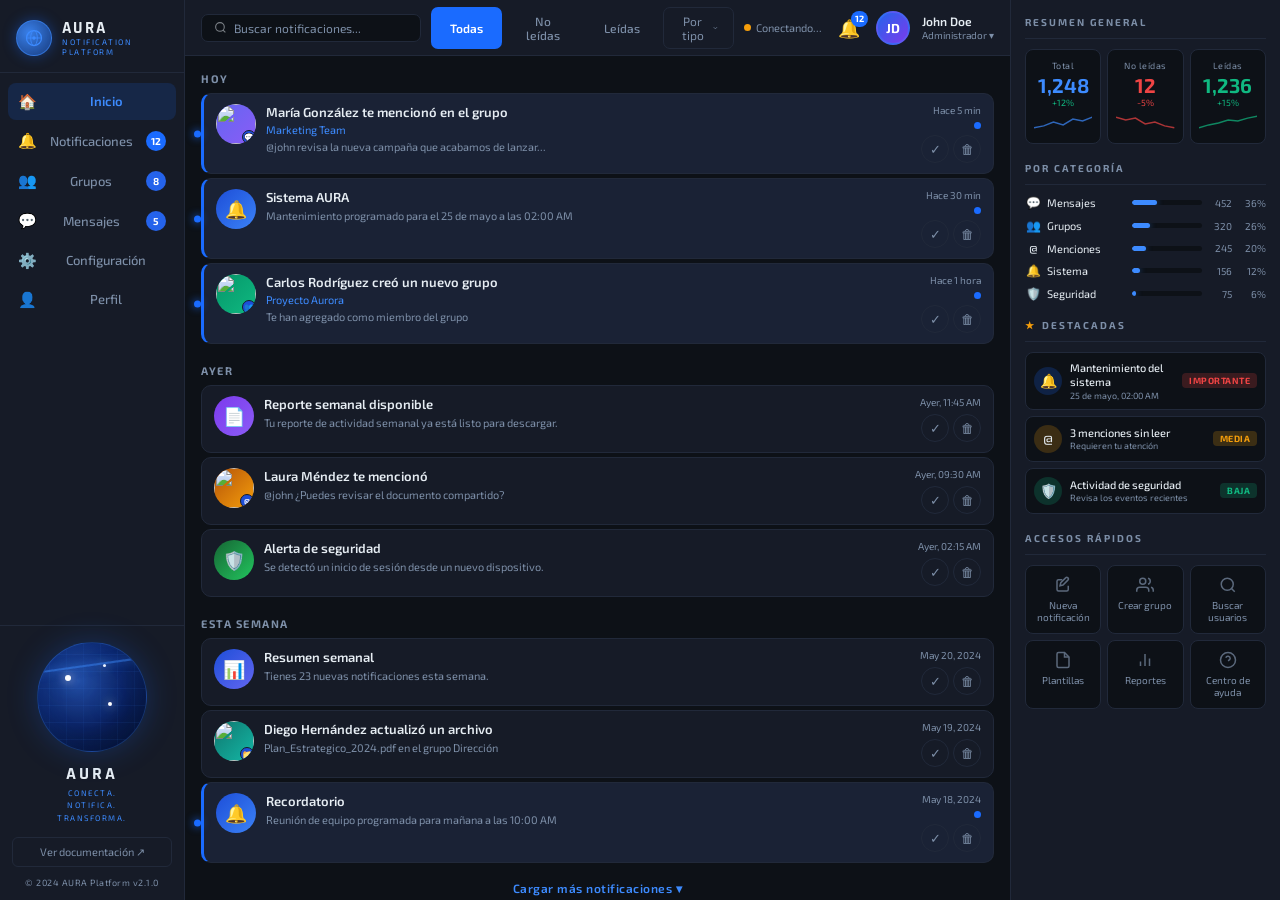
==== src/main/resources/static/index.html @ 20363a9e "feat(p1):  Main views: login and registration panel with background image" ====
<!DOCTYPE html>
<html lang="es">
<head>
  <meta charset="UTF-8">
  <meta name="viewport" content="width=device-width, initial-scale=1.0">
  <title>AURA — Notification Platform</title>
  <link href="https://fonts.googleapis.com/css2?family=Rajdhani:wght@500;600;700&family=Exo+2:wght@300;400;500;600&display=swap" rel="stylesheet">

  <!-- WebSocket libs vía CDN -->
  <script src="https://cdn.jsdelivr.net/npm/sockjs-client@1/dist/sockjs.min.js"></script>
  <script src="https://cdn.jsdelivr.net/npm/@stomp/stompjs@7/bundles/stomp.umd.min.js"></script>

  <!-- CSS de P2 -->
  <link rel="stylesheet" href="/css/main.css">
  <link rel="stylesheet" href="/css/sidebar.css">
  <link rel="stylesheet" href="/css/feed.css">
  <link rel="stylesheet" href="/css/notifications.css">
  <link rel="stylesheet" href="/css/stats.css">

  <style>
    /* ── Variables y reset base (respaldo si P2 no ha subido aún) ── */
    :root {
      --bg:          #0d1117;
      --surface:     #161b27;
      --surface-2:   #1c2333;
      --unread:      #1a2235;
      --blue:        #1a6bff;
      --blue-light:  #3d8bff;
      --blue-dim:    rgba(26,107,255,0.15);
      --text:        #e6edf3;
      --text-sub:    #7d8fa8;
      --border:      #21293a;
      --entrada:     #3B82F6;
      --actividad:   #F59E0B;
      --salida:      #10B981;
      --valor:       #8B5CF6;
      --danger:      #EF4444;
      --success:     #10B981;
      --warning:     #F59E0B;
    }

    *, *::before, *::after { margin:0; padding:0; box-sizing:border-box; }

    html, body {
      height: 100%;
      font-family: 'Exo 2', -apple-system, sans-serif;
      background: var(--bg);
      color: var(--text);
      font-size: 13px;
      overflow: hidden;
      -webkit-font-smoothing: antialiased;
    }

    button { font-family: inherit; cursor: pointer; border: none; background: transparent; color: inherit; }
    input  { font-family: inherit; border: none; background: transparent; color: inherit; outline: none; }
    a      { text-decoration: none; color: inherit; }
    ul, li { list-style: none; }
    .hidden { display: none !important; }

    /* ════════════════════════════════════════
       LAYOUT PRINCIPAL: 3 columnas
    ════════════════════════════════════════ */
    .app {
      display: grid;
      grid-template-columns: 185px 1fr 270px;
      height: 100vh;
      overflow: hidden;
    }

    /* ════════════════════════════════════════
       SIDEBAR IZQUIERDO
    ════════════════════════════════════════ */
    .sidebar {
      background: var(--surface);
      border-right: 1px solid var(--border);
      display: flex;
      flex-direction: column;
      overflow: hidden;
    }

    /* Logo superior */
    .sidebar-logo {
      padding: 18px 16px 14px;
      border-bottom: 1px solid var(--border);
      display: flex;
      align-items: center;
      gap: 10px;
    }
    .logo-icon {
      width: 36px;
      height: 36px;
      border-radius: 50%;
      background: radial-gradient(circle at 35% 35%,
        rgba(61,139,255,0.9), rgba(26,107,255,0.4));
      border: 1.5px solid rgba(61,139,255,0.6);
      display: flex;
      align-items: center;
      justify-content: center;
      flex-shrink: 0;
      box-shadow: 0 0 14px rgba(26,107,255,0.4);
    }
    .logo-icon svg { width: 20px; height: 20px; }
    .logo-text { line-height: 1.2; }
    .logo-text .name {
      font-family: 'Rajdhani', sans-serif;
      font-size: 17px;
      font-weight: 700;
      letter-spacing: 2px;
      color: var(--text);
    }
    .logo-text .sub {
      font-size: 8px;
      letter-spacing: 1.5px;
      color: var(--blue-light);
      text-transform: uppercase;
    }

    /* Navegación */
    .nav {
      flex: 1;
      padding: 10px 8px;
      display: flex;
      flex-direction: column;
      gap: 2px;
      overflow-y: auto;
    }

    .nav-item {
      display: flex;
      align-items: center;
      gap: 10px;
      padding: 9px 10px;
      border-radius: 8px;
      color: var(--text-sub);
      font-size: 13px;
      font-weight: 500;
      transition: all 0.15s;
      width: 100%;
      position: relative;
    }
    .nav-item:hover { background: var(--surface-2); color: var(--text); }
    .nav-item.active {
      background: var(--blue-dim);
      color: var(--blue-light);
      font-weight: 600;
    }
    .nav-item .nav-icon {
      width: 18px;
      text-align: center;
      font-size: 15px;
      flex-shrink: 0;
    }
    .nav-item .nav-label { flex: 1; }
    .nav-badge {
      background: var(--blue);
      color: #fff;
      font-size: 10px;
      font-weight: 700;
      min-width: 20px;
      height: 20px;
      border-radius: 10px;
      display: flex;
      align-items: center;
      justify-content: center;
      padding: 0 5px;
    }
    .nav-badge.b-groups   { background: #2563eb; }
    .nav-badge.b-messages { background: #2563eb; }

    /* Footer sidebar con globo */
    .sidebar-footer {
      border-top: 1px solid var(--border);
      padding: 16px 12px 12px;
      text-align: center;
    }
    .globe-wrap {
      width: 110px;
      height: 110px;
      margin: 0 auto 10px;
      border-radius: 50%;
      position: relative;
      background: radial-gradient(circle at 38% 35%,
        rgba(40,100,220,0.7) 0%,
        rgba(10,40,120,0.8) 45%,
        rgba(4,12,40,1) 80%);
      border: 1px solid rgba(61,139,255,0.3);
      box-shadow:
        0 0 30px rgba(26,107,255,0.25),
        inset 0 0 25px rgba(26,107,255,0.15);
      overflow: hidden;
    }
    /* Líneas de red sobre el globo */
    .globe-wrap::before {
      content: '';
      position: absolute;
      inset: -5px;
      background:
        repeating-linear-gradient(
          0deg,
          transparent,
          transparent 16px,
          rgba(61,139,255,0.08) 16px,
          rgba(61,139,255,0.08) 17px
        ),
        repeating-linear-gradient(
          90deg,
          transparent,
          transparent 16px,
          rgba(61,139,255,0.06) 16px,
          rgba(61,139,255,0.06) 17px
        );
      border-radius: 50%;
    }
    .globe-wrap::after {
      content: '';
      position: absolute;
      top: 20%;
      left: -10%;
      right: -10%;
      height: 2px;
      background: rgba(61,139,255,0.5);
      box-shadow: 0 0 8px rgba(61,139,255,0.6);
      transform: rotate(-8deg);
    }
    /* Punto brillante en el globo */
    .globe-dot {
      position: absolute;
      width: 6px;
      height: 6px;
      border-radius: 50%;
      background: #fff;
      box-shadow: 0 0 10px rgba(255,255,255,0.8), 0 0 20px rgba(61,139,255,0.8);
      animation: globePulse 3s ease-in-out infinite;
    }
    .globe-dot:nth-child(1) { top: 30%; left: 25%; }
    .globe-dot:nth-child(2) { top: 55%; left: 65%; width:4px; height:4px; animation-delay: 1s; }
    .globe-dot:nth-child(3) { top: 20%; left: 60%; width:3px; height:3px; animation-delay: 2s; }
    @keyframes globePulse {
      0%,100% { opacity:1; transform:scale(1); }
      50%      { opacity:0.4; transform:scale(0.6); }
    }

    .sidebar-brand {
      font-family: 'Rajdhani', sans-serif;
      font-size: 18px;
      font-weight: 700;
      letter-spacing: 3px;
      color: var(--text);
      margin-bottom: 2px;
    }
    .sidebar-tagline {
      font-size: 8px;
      letter-spacing: 1.5px;
      color: var(--blue-light);
      text-transform: uppercase;
      margin-bottom: 12px;
      line-height: 1.6;
    }
    .btn-docs {
      width: 100%;
      padding: 7px 12px;
      border: 1px solid var(--border);
      border-radius: 6px;
      font-size: 11px;
      color: var(--text-sub);
      display: flex;
      align-items: center;
      justify-content: center;
      gap: 5px;
      transition: all 0.15s;
      margin-bottom: 10px;
    }
    .btn-docs:hover { border-color: var(--blue-light); color: var(--text); }
    .sidebar-copy {
      font-size: 9px;
      color: var(--text-sub);
      letter-spacing: 0.5px;
    }

    /* ════════════════════════════════════════
       COLUMNA CENTRAL — FEED
    ════════════════════════════════════════ */
    .feed-col {
      display: flex;
      flex-direction: column;
      height: 100vh;
      overflow: hidden;
      background: var(--bg);
    }

    /* ── Header del feed ── */
    .feed-header {
      display: flex;
      align-items: center;
      gap: 10px;
      padding: 0 16px;
      height: 56px;
      background: var(--surface);
      border-bottom: 1px solid var(--border);
      flex-shrink: 0;
    }

    /* Buscador */
    .search-wrap {
      display: flex;
      align-items: center;
      gap: 7px;
      background: var(--bg);
      border: 1px solid var(--border);
      border-radius: 7px;
      padding: 6px 12px;
      width: 220px;
    }
    .search-wrap svg { flex-shrink: 0; opacity: 0.5; }
    .search-wrap input {
      font-size: 12px;
      color: var(--text);
      width: 100%;
    }
    .search-wrap input::placeholder { color: var(--text-sub); }

    /* Tabs */
    .feed-tabs {
      display: flex;
      gap: 4px;
      flex: 1;
      justify-content: center;
    }
    .feed-tab {
      padding: 6px 18px;
      border-radius: 7px;
      font-size: 12px;
      font-weight: 500;
      color: var(--text-sub);
      transition: all 0.15s;
      border: 1px solid transparent;
    }
    .feed-tab:hover { color: var(--text); }
    .feed-tab.active {
      background: var(--blue);
      color: #fff;
      font-weight: 600;
    }

    /* Dropdown por tipo */
    .feed-tab-dropdown {
      display: flex;
      align-items: center;
      gap: 5px;
      padding: 6px 14px;
      border-radius: 7px;
      font-size: 12px;
      color: var(--text-sub);
      border: 1px solid var(--border);
      transition: all 0.15s;
    }
    .feed-tab-dropdown:hover { color: var(--text); border-color: var(--blue-light); }

    /* User info derecha */
    .header-user {
      display: flex;
      align-items: center;
      gap: 12px;
      margin-left: auto;
    }
    .bell-btn {
      position: relative;
      font-size: 18px;
      padding: 4px;
    }
    .bell-badge {
      position: absolute;
      top: -2px;
      right: -4px;
      background: var(--blue);
      color: #fff;
      font-size: 9px;
      font-weight: 700;
      min-width: 16px;
      height: 16px;
      border-radius: 8px;
      display: flex;
      align-items: center;
      justify-content: center;
      padding: 0 4px;
    }
    .user-avatar {
      width: 34px;
      height: 34px;
      border-radius: 50%;
      background: linear-gradient(135deg, #2563eb, #7c3aed);
      display: flex;
      align-items: center;
      justify-content: center;
      font-size: 13px;
      font-weight: 700;
      color: #fff;
      border: 2px solid rgba(61,139,255,0.3);
    }
    .user-info-text { line-height: 1.2; }
    .user-name { font-size: 12px; font-weight: 600; color: var(--text); }
    .user-role {
      font-size: 10px;
      color: var(--text-sub);
      display: flex;
      align-items: center;
      gap: 3px;
    }

    /* Banner reconexión */
    .reconnect-banner {
      background: var(--warning);
      color: #000;
      padding: 6px 16px;
      font-size: 12px;
      font-weight: 600;
      text-align: center;
      flex-shrink: 0;
    }
    .reconnect-banner.error { background: var(--danger); color: #fff; }

    /* ── Feed container ── */
    .feed-body {
      flex: 1;
      overflow-y: auto;
      padding: 0 16px 16px;
    }
    .feed-body::-webkit-scrollbar { width: 5px; }
    .feed-body::-webkit-scrollbar-track { background: transparent; }
    .feed-body::-webkit-scrollbar-thumb { background: var(--border); border-radius: 3px; }

    /* Grupo de fecha */
    .date-label {
      font-size: 11px;
      font-weight: 700;
      letter-spacing: 1.5px;
      color: var(--text-sub);
      text-transform: uppercase;
      padding: 16px 0 8px;
    }

    /* ── Tarjeta de notificación ── */
    .notif-card {
      display: flex;
      align-items: flex-start;
      gap: 10px;
      padding: 10px 12px;
      border-radius: 10px;
      background: var(--surface);
      border: 1px solid var(--border);
      margin-bottom: 4px;
      transition: all 0.18s;
      animation: cardIn 0.35s ease-out;
      cursor: pointer;
      position: relative;
    }
    @keyframes cardIn {
      from { opacity:0; transform:translateY(-8px); }
      to   { opacity:1; transform:translateY(0); }
    }
    .notif-card:hover { border-color: rgba(61,139,255,0.3); }
    .notif-card.unread {
      background: var(--unread);
      border-left: 3px solid var(--blue);
    }

    /* Punto azul de no leída */
    .unread-dot {
      position: absolute;
      left: -10px;
      top: 50%;
      transform: translateY(-50%);
      width: 7px;
      height: 7px;
      border-radius: 50%;
      background: var(--blue);
      box-shadow: 0 0 8px var(--blue);
    }
    .notif-card:not(.unread) .unread-dot { display: none; }

    /* Avatar */
    .notif-avatar {
      width: 40px;
      height: 40px;
      border-radius: 50%;
      flex-shrink: 0;
      display: flex;
      align-items: center;
      justify-content: center;
      font-size: 18px;
      font-weight: 700;
      color: #fff;
      position: relative;
      overflow: hidden;
    }
    .notif-avatar img {
      width: 100%;
      height: 100%;
      object-fit: cover;
      border-radius: 50%;
    }
    /* Sub-icono en esquina del avatar */
    .avatar-badge {
      position: absolute;
      bottom: 0;
      right: 0;
      width: 14px;
      height: 14px;
      border-radius: 50%;
      background: #1d4ed8;
      display: flex;
      align-items: center;
      justify-content: center;
      font-size: 8px;
      border: 1.5px solid var(--surface);
    }

    /* Contenido */
    .notif-content { flex: 1; min-width: 0; }
    .notif-title {
      font-size: 13px;
      font-weight: 600;
      color: var(--text);
      margin-bottom: 2px;
      line-height: 1.3;
    }
    .notif-link {
      font-size: 11px;
      color: var(--blue-light);
      margin-bottom: 3px;
      display: block;
    }
    .notif-desc {
      font-size: 11px;
      color: var(--text-sub);
      line-height: 1.4;
      overflow: hidden;
      text-overflow: ellipsis;
      white-space: nowrap;
    }

    /* Meta (hora + acciones) */
    .notif-meta {
      display: flex;
      flex-direction: column;
      align-items: flex-end;
      gap: 6px;
      flex-shrink: 0;
    }
    .notif-time {
      font-size: 10px;
      color: var(--text-sub);
      white-space: nowrap;
    }
    .notif-dot-blue {
      width: 7px;
      height: 7px;
      border-radius: 50%;
      background: var(--blue);
      align-self: flex-end;
    }
    .notif-actions {
      display: flex;
      gap: 4px;
    }
    .action-btn {
      width: 28px;
      height: 28px;
      border-radius: 50%;
      border: 1px solid var(--border);
      color: var(--text-sub);
      display: flex;
      align-items: center;
      justify-content: center;
      font-size: 13px;
      transition: all 0.15s;
    }
    .action-btn:hover { background: var(--surface-2); color: var(--text); }
    .action-btn.read:hover  { border-color: var(--success); color: var(--success); }
    .action-btn.del:hover   { border-color: var(--danger);  color: var(--danger); }

    /* Botón cargar más */
    .load-more {
      display: flex;
      align-items: center;
      justify-content: center;
      gap: 6px;
      width: 100%;
      padding: 10px;
      margin-top: 8px;
      color: var(--blue-light);
      font-size: 12px;
      font-weight: 600;
      letter-spacing: 0.5px;
      transition: opacity 0.2s;
    }
    .load-more:hover { opacity: 0.7; }

    /* ════════════════════════════════════════
       PANEL DERECHO — STATS
    ════════════════════════════════════════ */
    .stats-col {
      background: var(--surface);
      border-left: 1px solid var(--border);
      overflow-y: auto;
      padding: 16px 14px;
      display: flex;
      flex-direction: column;
      gap: 18px;
    }
    .stats-col::-webkit-scrollbar { width: 4px; }
    .stats-col::-webkit-scrollbar-thumb { background: var(--border); border-radius: 2px; }

    .section-title {
      font-size: 10px;
      font-weight: 700;
      letter-spacing: 2px;
      color: var(--text-sub);
      text-transform: uppercase;
      padding-bottom: 10px;
      border-bottom: 1px solid var(--border);
      margin-bottom: 10px;
      display: flex;
      align-items: center;
      gap: 6px;
    }
    .section-title .star { color: #f59e0b; }

    /* ── Resumen general ── */
    .stats-cards {
      display: grid;
      grid-template-columns: repeat(3, 1fr);
      gap: 6px;
    }
    .stat-card {
      background: var(--bg);
      border: 1px solid var(--border);
      border-radius: 8px;
      padding: 10px 8px 8px;
      text-align: center;
    }
    .stat-label { font-size: 9px; color: var(--text-sub); margin-bottom: 4px; letter-spacing: 0.5px; }
    .stat-num   { font-size: 20px; font-weight: 700; line-height: 1; margin-bottom: 2px; }
    .stat-num.blue  { color: var(--blue-light); }
    .stat-num.red   { color: var(--danger); }
    .stat-num.green { color: var(--success); }
    .stat-change {
      font-size: 9px;
      color: var(--success);
      margin-bottom: 4px;
    }
    .stat-change.neg { color: var(--danger); }
    /* Sparkline simulada */
    .sparkline {
      width: 100%;
      height: 20px;
    }

    /* ── Por categoría ── */
    .cat-list { display: flex; flex-direction: column; gap: 8px; }
    .cat-row {
      display: flex;
      align-items: center;
      gap: 6px;
      font-size: 11px;
    }
    .cat-icon { width: 16px; text-align: center; flex-shrink: 0; font-size: 12px; }
    .cat-name { flex: 1; color: var(--text); }
    .cat-bar-wrap {
      width: 70px;
      height: 5px;
      background: var(--bg);
      border-radius: 3px;
      overflow: hidden;
      flex-shrink: 0;
    }
    .cat-bar {
      height: 100%;
      border-radius: 3px;
      background: var(--blue-light);
      box-shadow: 0 0 6px rgba(61,139,255,0.5);
    }
    .cat-count { font-size: 10px; color: var(--text-sub); width: 24px; text-align: right; }
    .cat-pct   { font-size: 10px; color: var(--text-sub); width: 28px; text-align: right; }

    /* ── Destacadas ── */
    .featured-list { display: flex; flex-direction: column; gap: 6px; }
    .featured-item {
      display: flex;
      align-items: center;
      gap: 8px;
      padding: 8px;
      background: var(--bg);
      border-radius: 8px;
      border: 1px solid var(--border);
    }
    .feat-icon {
      width: 28px;
      height: 28px;
      border-radius: 50%;
      display: flex;
      align-items: center;
      justify-content: center;
      font-size: 14px;
      flex-shrink: 0;
    }
    .feat-icon.blue   { background: rgba(26,107,255,0.2); }
    .feat-icon.orange { background: rgba(245,158,11,0.2); }
    .feat-icon.green  { background: rgba(16,185,129,0.2); }
    .feat-content { flex: 1; min-width: 0; }
    .feat-title { font-size: 11px; font-weight: 500; color: var(--text); line-height: 1.3; }
    .feat-sub   { font-size: 9px; color: var(--text-sub); }
    .feat-badge {
      font-size: 9px;
      font-weight: 700;
      padding: 2px 7px;
      border-radius: 4px;
      text-transform: uppercase;
      letter-spacing: 0.5px;
      flex-shrink: 0;
    }
    .feat-badge.imp { background: rgba(239,68,68,0.2);   color: #ef4444; }
    .feat-badge.med { background: rgba(245,158,11,0.2);  color: #f59e0b; }
    .feat-badge.low { background: rgba(16,185,129,0.2);  color: #10b981; }

    /* ── Accesos rápidos ── */
    .quick-grid {
      display: grid;
      grid-template-columns: repeat(3, 1fr);
      gap: 6px;
    }
    .quick-btn {
      display: flex;
      flex-direction: column;
      align-items: center;
      gap: 5px;
      padding: 10px 6px;
      background: var(--bg);
      border: 1px solid var(--border);
      border-radius: 8px;
      font-size: 10px;
      color: var(--text-sub);
      transition: all 0.15s;
      cursor: pointer;
    }
    .quick-btn:hover { border-color: var(--blue-light); color: var(--text); }
    .quick-btn svg { opacity: 0.7; }

    /* ════════════════════════════════════════
       CONNECTION STATUS
    ════════════════════════════════════════ */
    #connection-status {
      display: flex;
      align-items: center;
      gap: 5px;
      font-size: 11px;
      color: var(--text-sub);
    }
    .status-dot {
      width: 7px;
      height: 7px;
      border-radius: 50%;
      background: var(--text-sub);
      transition: all 0.3s;
    }
    #connection-status.connected    .status-dot { background: var(--success); box-shadow: 0 0 6px var(--success); animation: pulse 2s infinite; }
    #connection-status.connecting   .status-dot { background: var(--warning); animation: pulse 1s infinite; }
    #connection-status.disconnected .status-dot { background: var(--danger); }
    @keyframes pulse { 0%,100%{opacity:1} 50%{opacity:0.3} }

    /* ════════════════════════════════════════
       TOAST
    ════════════════════════════════════════ */
    #toast-container {
      position: fixed;
      bottom: 20px;
      right: 20px;
      z-index: 9999;
      display: flex;
      flex-direction: column;
      gap: 8px;
      pointer-events: none;
    }
    .toast {
      background: var(--surface-2);
      border: 1px solid var(--border);
      border-left: 3px solid var(--blue);
      border-radius: 10px;
      padding: 12px 14px;
      min-width: 280px;
      display: flex;
      align-items: center;
      gap: 10px;
      box-shadow: 0 8px 24px rgba(0,0,0,0.4);
      animation: toastIn 0.3s ease-out;
      pointer-events: auto;
      cursor: pointer;
    }
    .toast.fade-out { animation: toastOut 0.3s ease-in forwards; }
    @keyframes toastIn  { from{opacity:0;transform:translateX(100%)} to{opacity:1;transform:none} }
    @keyframes toastOut { to{opacity:0;transform:translateX(100%)} }
    .toast-icon { font-size: 20px; flex-shrink: 0; }
    .toast-body .toast-title { font-size: 12px; font-weight: 600; color: var(--text); }
    .toast-body .toast-sub   { font-size: 10px; color: var(--text-sub); margin-top: 1px; }
  </style>
</head>
<body>

<div class="app">

  <!-- ══════════════════════════════════
       SIDEBAR IZQUIERDO
  ══════════════════════════════════ -->
  <aside class="sidebar">

    <div class="sidebar-logo">
      <div class="logo-icon">
        <!-- Ícono de globo/anillo para el logo -->
        <svg viewBox="0 0 24 24" fill="none" xmlns="http://www.w3.org/2000/svg">
          <circle cx="12" cy="12" r="9" stroke="#3d8bff" stroke-width="1.5"/>
          <ellipse cx="12" cy="12" rx="4" ry="9" stroke="#3d8bff" stroke-width="1"/>
          <line x1="3" y1="12" x2="21" y2="12" stroke="#3d8bff" stroke-width="1"/>
          <circle cx="12" cy="12" r="2" fill="#3d8bff"/>
        </svg>
      </div>
      <div class="logo-text">
        <div class="name">AURA</div>
        <div class="sub">Notification Platform</div>
      </div>
    </div>

    <nav class="nav">
      <button class="nav-item active" data-filter="ALL">
        <span class="nav-icon">🏠</span>
        <span class="nav-label">Inicio</span>
      </button>
      <button class="nav-item" data-filter="ALL">
        <span class="nav-icon">🔔</span>
        <span class="nav-label">Notificaciones</span>
        <span class="nav-badge" id="badge-total">12</span>
      </button>
      <button class="nav-item" data-filter="GRUPOS">
        <span class="nav-icon">👥</span>
        <span class="nav-label">Grupos</span>
        <span class="nav-badge b-groups">8</span>
      </button>
      <button class="nav-item" data-filter="MENSAJES">
        <span class="nav-icon">💬</span>
        <span class="nav-label">Mensajes</span>
        <span class="nav-badge b-messages">5</span>
      </button>
      <button class="nav-item" data-filter="CONFIG">
        <span class="nav-icon">⚙️</span>
        <span class="nav-label">Configuración</span>
      </button>
      <button class="nav-item" data-filter="PERFIL">
        <span class="nav-icon">👤</span>
        <span class="nav-label">Perfil</span>
      </button>
    </nav>

    <div class="sidebar-footer">
      <div class="globe-wrap">
        <div class="globe-dot"></div>
        <div class="globe-dot"></div>
        <div class="globe-dot"></div>
      </div>
      <div class="sidebar-brand">AURA</div>
      <div class="sidebar-tagline">CONECTA.<br>NOTIFICA.<br>TRANSFORMA.</div>
      <button class="btn-docs">Ver documentación ↗</button>
      <div class="sidebar-copy">© 2024 AURA Platform v2.1.0</div>
    </div>

  </aside>

  <!-- ══════════════════════════════════
       FEED CENTRAL
  ══════════════════════════════════ -->
  <main class="feed-col">

    <!-- Header -->
    <header class="feed-header">
      <div class="search-wrap">
        <svg width="13" height="13" viewBox="0 0 24 24" fill="none" stroke="currentColor" stroke-width="2">
          <circle cx="11" cy="11" r="8"/><path d="m21 21-4.35-4.35"/>
        </svg>
        <input type="text" placeholder="Buscar notificaciones...">
      </div>

      <div class="feed-tabs">
        <button class="feed-tab active" data-filter="ALL">Todas</button>
        <button class="feed-tab" data-filter="UNREAD">No leídas</button>
        <button class="feed-tab" data-filter="READ">Leídas</button>
        <button class="feed-tab-dropdown">
          Por tipo
          <svg width="10" height="10" viewBox="0 0 24 24" fill="none" stroke="currentColor" stroke-width="2.5">
            <path d="m6 9 6 6 6-6"/>
          </svg>
        </button>
      </div>

      <div class="header-user">
        <div id="connection-status" class="connecting">
          <span class="status-dot"></span>
          <span id="connection-text">Conectando...</span>
        </div>
        <button class="bell-btn">
          🔔
          <span class="bell-badge" id="unread-badge">12</span>
        </button>
        <div class="user-avatar">JD</div>
        <div class="user-info-text">
          <div class="user-name">John Doe</div>
          <div class="user-role">Administrador ▾</div>
        </div>
      </div>
    </header>

    <!-- Banner reconexión -->
    <div class="reconnect-banner hidden" id="reconnection-banner">
      Reconectando al servidor...
    </div>

    <!-- Feed -->
    <div class="feed-body" id="notifications-container">
      <!-- Cargando skeleton -->
      <div class="date-label">HOY</div>

      <!-- Tarjetas de ejemplo que JS reemplaza -->
      <div class="notif-card unread">
        <div class="unread-dot"></div>
        <div class="notif-avatar" style="background:linear-gradient(135deg,#6366f1,#8b5cf6)">
          <img src="https://i.pravatar.cc/40?img=47" alt="">
          <div class="avatar-badge">💬</div>
        </div>
        <div class="notif-content">
          <div class="notif-title">María González te mencionó en el grupo</div>
          <span class="notif-link">Marketing Team</span>
          <div class="notif-desc">@john revisa la nueva campaña que acabamos de lanzar...</div>
        </div>
        <div class="notif-meta">
          <span class="notif-time">Hace 5 min</span>
          <div class="notif-dot-blue"></div>
          <div class="notif-actions">
            <button class="action-btn read" title="Marcar como leída">✓</button>
            <button class="action-btn del"  title="Eliminar">🗑</button>
          </div>
        </div>
      </div>

      <div class="notif-card unread">
        <div class="unread-dot"></div>
        <div class="notif-avatar" style="background:linear-gradient(135deg,#1d4ed8,#3b82f6)">
          🔔
        </div>
        <div class="notif-content">
          <div class="notif-title">Sistema AURA</div>
          <div class="notif-desc">Mantenimiento programado para el 25 de mayo a las 02:00 AM</div>
        </div>
        <div class="notif-meta">
          <span class="notif-time">Hace 30 min</span>
          <div class="notif-dot-blue"></div>
          <div class="notif-actions">
            <button class="action-btn read">✓</button>
            <button class="action-btn del">🗑</button>
          </div>
        </div>
      </div>

      <div class="notif-card unread">
        <div class="unread-dot"></div>
        <div class="notif-avatar" style="background:linear-gradient(135deg,#059669,#10b981)">
          <img src="https://i.pravatar.cc/40?img=12" alt="">
          <div class="avatar-badge">👥</div>
        </div>
        <div class="notif-content">
          <div class="notif-title">Carlos Rodríguez creó un nuevo grupo</div>
          <span class="notif-link">Proyecto Aurora</span>
          <div class="notif-desc">Te han agregado como miembro del grupo</div>
        </div>
        <div class="notif-meta">
          <span class="notif-time">Hace 1 hora</span>
          <div class="notif-dot-blue"></div>
          <div class="notif-actions">
            <button class="action-btn read">✓</button>
            <button class="action-btn del">🗑</button>
          </div>
        </div>
      </div>

      <div class="date-label">AYER</div>

      <div class="notif-card">
        <div class="notif-avatar" style="background:linear-gradient(135deg,#7c3aed,#8b5cf6)">
          📄
        </div>
        <div class="notif-content">
          <div class="notif-title">Reporte semanal disponible</div>
          <div class="notif-desc">Tu reporte de actividad semanal ya está listo para descargar.</div>
        </div>
        <div class="notif-meta">
          <span class="notif-time">Ayer, 11:45 AM</span>
          <div class="notif-actions">
            <button class="action-btn read">✓</button>
            <button class="action-btn del">🗑</button>
          </div>
        </div>
      </div>

      <div class="notif-card">
        <div class="notif-avatar" style="background:linear-gradient(135deg,#b45309,#f59e0b)">
          <img src="https://i.pravatar.cc/40?img=5" alt="">
          <div class="avatar-badge">@</div>
        </div>
        <div class="notif-content">
          <div class="notif-title">Laura Méndez te mencionó</div>
          <div class="notif-desc">@john ¿Puedes revisar el documento compartido?</div>
        </div>
        <div class="notif-meta">
          <span class="notif-time">Ayer, 09:30 AM</span>
          <div class="notif-actions">
            <button class="action-btn read">✓</button>
            <button class="action-btn del">🗑</button>
          </div>
        </div>
      </div>

      <div class="notif-card">
        <div class="notif-avatar" style="background:linear-gradient(135deg,#166534,#22c55e)">
          🛡️
        </div>
        <div class="notif-content">
          <div class="notif-title">Alerta de seguridad</div>
          <div class="notif-desc">Se detectó un inicio de sesión desde un nuevo dispositivo.</div>
        </div>
        <div class="notif-meta">
          <span class="notif-time">Ayer, 02:15 AM</span>
          <div class="notif-actions">
            <button class="action-btn read">✓</button>
            <button class="action-btn del">🗑</button>
          </div>
        </div>
      </div>

      <div class="date-label">ESTA SEMANA</div>

      <div class="notif-card">
        <div class="notif-avatar" style="background:linear-gradient(135deg,#1d4ed8,#6366f1)">
          📊
        </div>
        <div class="notif-content">
          <div class="notif-title">Resumen semanal</div>
          <div class="notif-desc">Tienes 23 nuevas notificaciones esta semana.</div>
        </div>
        <div class="notif-meta">
          <span class="notif-time">May 20, 2024</span>
          <div class="notif-actions">
            <button class="action-btn read">✓</button>
            <button class="action-btn del">🗑</button>
          </div>
        </div>
      </div>

      <div class="notif-card">
        <div class="notif-avatar" style="background:linear-gradient(135deg,#0f766e,#14b8a6)">
          <img src="https://i.pravatar.cc/40?img=33" alt="">
          <div class="avatar-badge">📁</div>
        </div>
        <div class="notif-content">
          <div class="notif-title">Diego Hernández actualizó un archivo</div>
          <div class="notif-desc">Plan_Estrategico_2024.pdf en el grupo Dirección</div>
        </div>
        <div class="notif-meta">
          <span class="notif-time">May 19, 2024</span>
          <div class="notif-actions">
            <button class="action-btn read">✓</button>
            <button class="action-btn del">🗑</button>
          </div>
        </div>
      </div>

      <div class="notif-card unread">
        <div class="unread-dot"></div>
        <div class="notif-avatar" style="background:linear-gradient(135deg,#1d4ed8,#3b82f6)">
          🔔
        </div>
        <div class="notif-content">
          <div class="notif-title">Recordatorio</div>
          <div class="notif-desc">Reunión de equipo programada para mañana a las 10:00 AM</div>
        </div>
        <div class="notif-meta">
          <span class="notif-time">May 18, 2024</span>
          <div class="notif-dot-blue"></div>
          <div class="notif-actions">
            <button class="action-btn read">✓</button>
            <button class="action-btn del">🗑</button>
          </div>
        </div>
      </div>

      <button class="load-more" id="load-more-btn">
        Cargar más notificaciones ▾
      </button>
    </div>

  </main>

  <!-- ══════════════════════════════════
       PANEL DERECHO — STATS
  ══════════════════════════════════ -->
  <aside class="stats-col">

    <!-- Resumen general -->
    <section>
      <div class="section-title">Resumen General</div>
      <div class="stats-cards">
        <div class="stat-card">
          <div class="stat-label">Total</div>
          <div class="stat-num blue" id="stat-total">1,248</div>
          <div class="stat-change">+12%</div>
          <svg class="sparkline" viewBox="0 0 60 20">
            <polyline points="0,16 10,14 20,10 30,13 40,7 50,9 60,5"
              fill="none" stroke="#3d8bff" stroke-width="1.5" opacity="0.7"/>
          </svg>
        </div>
        <div class="stat-card">
          <div class="stat-label">No leídas</div>
          <div class="stat-num red" id="stat-unread">12</div>
          <div class="stat-change neg">-5%</div>
          <svg class="sparkline" viewBox="0 0 60 20">
            <polyline points="0,5 10,8 20,6 30,12 40,10 50,14 60,16"
              fill="none" stroke="#ef4444" stroke-width="1.5" opacity="0.7"/>
          </svg>
        </div>
        <div class="stat-card">
          <div class="stat-label">Leídas</div>
          <div class="stat-num green" id="stat-read">1,236</div>
          <div class="stat-change">+15%</div>
          <svg class="sparkline" viewBox="0 0 60 20">
            <polyline points="0,16 10,13 20,11 30,8 40,9 50,6 60,4"
              fill="none" stroke="#10b981" stroke-width="1.5" opacity="0.7"/>
          </svg>
        </div>
      </div>
    </section>

    <!-- Por categoría -->
    <section>
      <div class="section-title">Por Categoría</div>
      <div class="cat-list" id="type-list">
        <div class="cat-row">
          <span class="cat-icon">💬</span>
          <span class="cat-name">Mensajes</span>
          <div class="cat-bar-wrap"><div class="cat-bar" style="width:36%"></div></div>
          <span class="cat-count">452</span>
          <span class="cat-pct">36%</span>
        </div>
        <div class="cat-row">
          <span class="cat-icon">👥</span>
          <span class="cat-name">Grupos</span>
          <div class="cat-bar-wrap"><div class="cat-bar" style="width:26%"></div></div>
          <span class="cat-count">320</span>
          <span class="cat-pct">26%</span>
        </div>
        <div class="cat-row">
          <span class="cat-icon">@</span>
          <span class="cat-name">Menciones</span>
          <div class="cat-bar-wrap"><div class="cat-bar" style="width:20%"></div></div>
          <span class="cat-count">245</span>
          <span class="cat-pct">20%</span>
        </div>
        <div class="cat-row">
          <span class="cat-icon">🔔</span>
          <span class="cat-name">Sistema</span>
          <div class="cat-bar-wrap"><div class="cat-bar" style="width:12%"></div></div>
          <span class="cat-count">156</span>
          <span class="cat-pct">12%</span>
        </div>
        <div class="cat-row">
          <span class="cat-icon">🛡️</span>
          <span class="cat-name">Seguridad</span>
          <div class="cat-bar-wrap"><div class="cat-bar" style="width:6%"></div></div>
          <span class="cat-count">75</span>
          <span class="cat-pct">6%</span>
        </div>
      </div>
    </section>

    <!-- Destacadas -->
    <section>
      <div class="section-title"><span class="star">★</span> Destacadas</div>
      <div class="featured-list">
        <div class="featured-item">
          <div class="feat-icon blue">🔔</div>
          <div class="feat-content">
            <div class="feat-title">Mantenimiento del sistema</div>
            <div class="feat-sub">25 de mayo, 02:00 AM</div>
          </div>
          <span class="feat-badge imp">Importante</span>
        </div>
        <div class="featured-item">
          <div class="feat-icon orange">@</div>
          <div class="feat-content">
            <div class="feat-title">3 menciones sin leer</div>
            <div class="feat-sub">Requieren tu atención</div>
          </div>
          <span class="feat-badge med">Media</span>
        </div>
        <div class="featured-item">
          <div class="feat-icon green">🛡️</div>
          <div class="feat-content">
            <div class="feat-title">Actividad de seguridad</div>
            <div class="feat-sub">Revisa los eventos recientes</div>
          </div>
          <span class="feat-badge low">Baja</span>
        </div>
      </div>
    </section>

    <!-- Accesos rápidos -->
    <section>
      <div class="section-title">Accesos Rápidos</div>
      <div class="quick-grid">
        <button class="quick-btn">
          <svg width="18" height="18" viewBox="0 0 24 24" fill="none" stroke="currentColor" stroke-width="2"><path d="M11 5H6a2 2 0 0 0-2 2v11a2 2 0 0 0 2 2h11a2 2 0 0 0 2-2v-5"/><path d="M15.5 2.5a2.121 2.121 0 0 1 3 3L12 12l-4 1 1-4 6.5-6.5z"/></svg>
          Nueva notificación
        </button>
        <button class="quick-btn">
          <svg width="18" height="18" viewBox="0 0 24 24" fill="none" stroke="currentColor" stroke-width="2"><path d="M17 21v-2a4 4 0 0 0-4-4H5a4 4 0 0 0-4 4v2"/><circle cx="9" cy="7" r="4"/><path d="M23 21v-2a4 4 0 0 0-3-3.87M16 3.13a4 4 0 0 1 0 7.75"/></svg>
          Crear grupo
        </button>
        <button class="quick-btn">
          <svg width="18" height="18" viewBox="0 0 24 24" fill="none" stroke="currentColor" stroke-width="2"><circle cx="11" cy="11" r="8"/><path d="m21 21-4.35-4.35"/></svg>
          Buscar usuarios
        </button>
        <button class="quick-btn">
          <svg width="18" height="18" viewBox="0 0 24 24" fill="none" stroke="currentColor" stroke-width="2"><path d="M14 2H6a2 2 0 0 0-2 2v16a2 2 0 0 0 2 2h12a2 2 0 0 0 2-2V8z"/><polyline points="14 2 14 8 20 8"/></svg>
          Plantillas
        </button>
        <button class="quick-btn">
          <svg width="18" height="18" viewBox="0 0 24 24" fill="none" stroke="currentColor" stroke-width="2"><line x1="18" y1="20" x2="18" y2="10"/><line x1="12" y1="20" x2="12" y2="4"/><line x1="6" y1="20" x2="6" y2="14"/></svg>
          Reportes
        </button>
        <button class="quick-btn">
          <svg width="18" height="18" viewBox="0 0 24 24" fill="none" stroke="currentColor" stroke-width="2"><circle cx="12" cy="12" r="10"/><path d="M9.09 9a3 3 0 0 1 5.83 1c0 2-3 3-3 3"/><line x1="12" y1="17" x2="12.01" y2="17"/></svg>
          Centro de ayuda
        </button>
      </div>
    </section>

  </aside>

</div>

<!-- Toast container -->
<div id="toast-container"></div>

<!-- Scripts en orden de dependencia -->
<script src="/js/state.js"></script>
<script src="/js/websocket.js"></script>
<script src="/js/notifications.js"></script>
<script src="/js/filters.js"></script>
<script src="/js/toast.js"></script>
<script src="/js/stats.js"></script>
<script src="/js/app.js"></script>

<script>
  // Interactividad básica de la vista (funciona antes de que P3/P4 integren JS)

  // Tabs del header
  document.querySelectorAll('.feed-tab').forEach(tab => {
    tab.addEventListener('click', function() {
      document.querySelectorAll('.feed-tab').forEach(t => t.classList.remove('active'));
      this.classList.add('active');
    });
  });

  // Nav sidebar
  document.querySelectorAll('.nav-item').forEach(item => {
    item.addEventListener('click', function() {
      document.querySelectorAll('.nav-item').forEach(i => i.classList.remove('active'));
      this.classList.add('active');
    });
  });

  // Botones de acción en tarjetas (marcar leída / eliminar)
  document.getElementById('notifications-container')
    .addEventListener('click', function(e) {
      const card = e.target.closest('.notif-card');
      if (!card) return;

      if (e.target.closest('.action-btn.read')) {
        card.classList.remove('unread');
        const dot = card.querySelector('.unread-dot');
        const blueDot = card.querySelector('.notif-dot-blue');
        if (dot) dot.remove();
        if (blueDot) blueDot.remove();
        e.target.closest('.action-btn.read').remove();
      }

      if (e.target.closest('.action-btn.del')) {
        card.style.animation = 'none';
        card.style.transition = 'all 0.3s';
        card.style.opacity = '0';
        card.style.transform = 'translateX(30px)';
        setTimeout(() => card.remove(), 300);
      }
    });
</script>

</body>
</html>
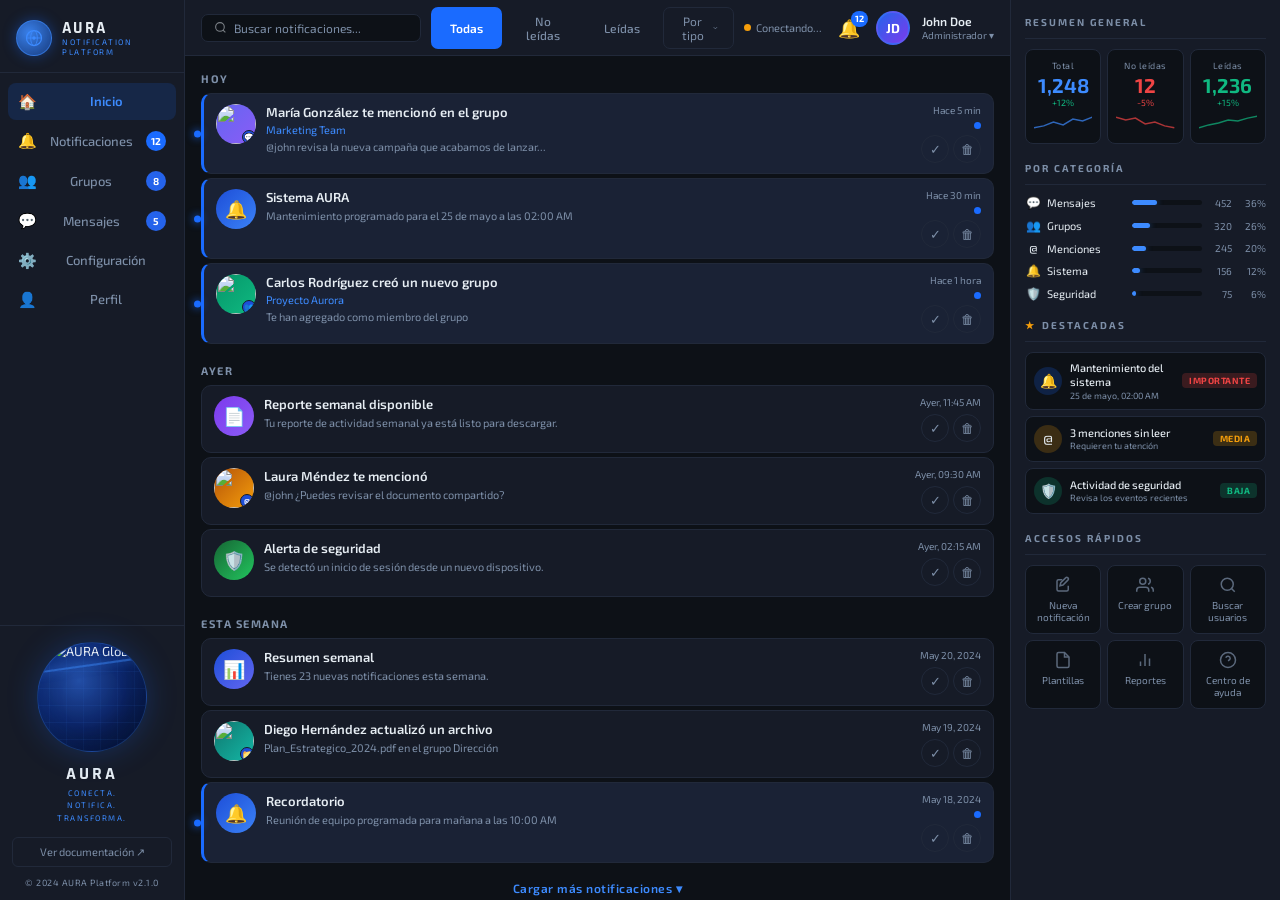
==== commit 986ba82b: "feat(p1): replace CSS globe with real AURA logo image" ====
--- a/src/main/resources/static/index.html
+++ b/src/main/resources/static/index.html
@@ -860,11 +860,11 @@
     </nav>
 
     <div class="sidebar-footer">
-      <div class="globe-wrap">
-        <div class="globe-dot"></div>
-        <div class="globe-dot"></div>
-        <div class="globe-dot"></div>
-      </div>
+        <div class="globe-wrap">
+            <img src="/img/aura-logo.png" 
+                 alt="AURA Globe" 
+                 style="width:100%; height:100%; object-fit:cover; border-radius:50%;">
+          </div>
       <div class="sidebar-brand">AURA</div>
       <div class="sidebar-tagline">CONECTA.<br>NOTIFICA.<br>TRANSFORMA.</div>
       <button class="btn-docs">Ver documentación ↗</button>
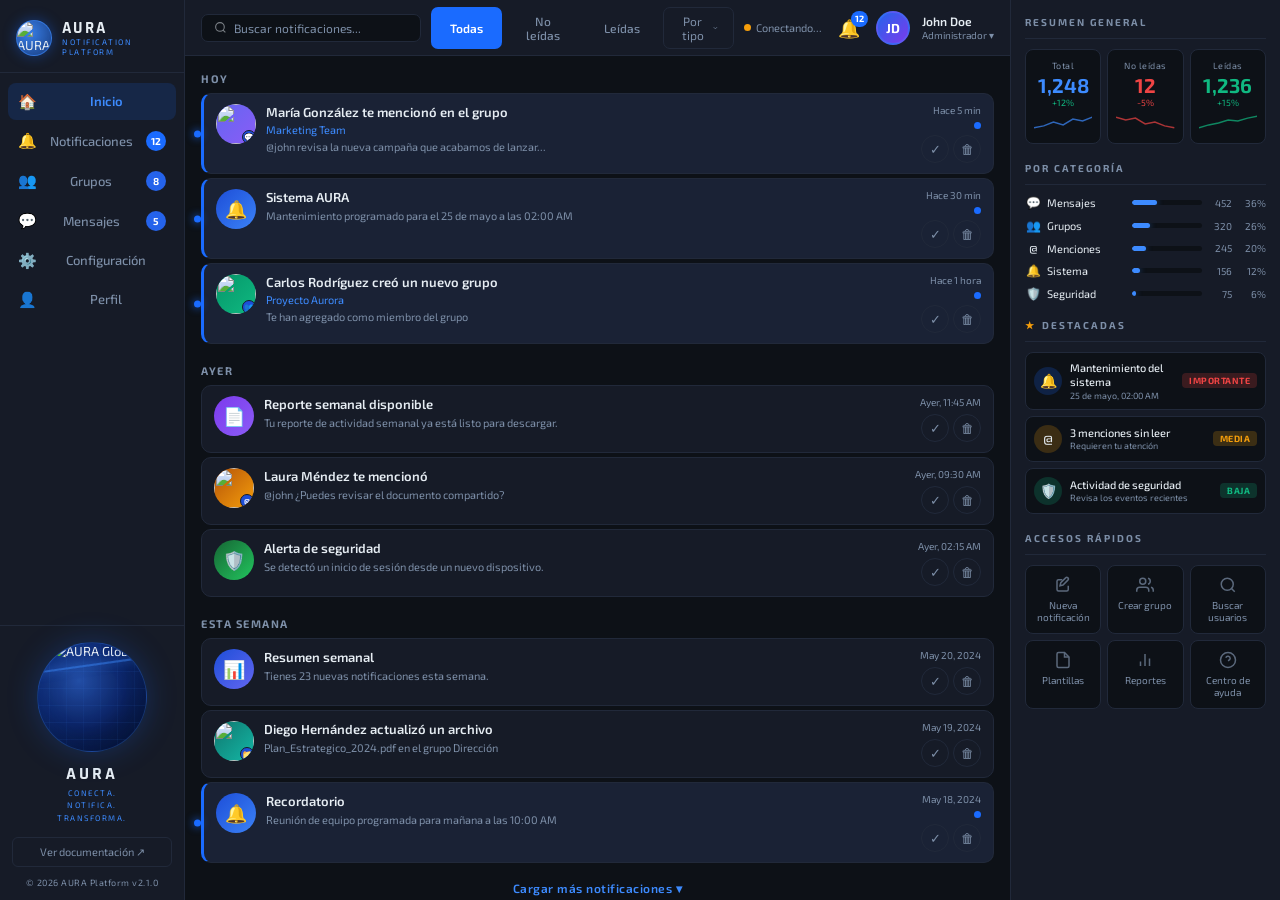
==== commit 673ac896: "fix(p1): update copyright year to 2026 and version to v1.0.0" ====
--- a/src/main/resources/static/index.html
+++ b/src/main/resources/static/index.html
@@ -814,15 +814,11 @@
   <aside class="sidebar">
 
     <div class="sidebar-logo">
-      <div class="logo-icon">
-        <!-- Ícono de globo/anillo para el logo -->
-        <svg viewBox="0 0 24 24" fill="none" xmlns="http://www.w3.org/2000/svg">
-          <circle cx="12" cy="12" r="9" stroke="#3d8bff" stroke-width="1.5"/>
-          <ellipse cx="12" cy="12" rx="4" ry="9" stroke="#3d8bff" stroke-width="1"/>
-          <line x1="3" y1="12" x2="21" y2="12" stroke="#3d8bff" stroke-width="1"/>
-          <circle cx="12" cy="12" r="2" fill="#3d8bff"/>
-        </svg>
-      </div>
+        <div class="logo-icon">
+            <img src="/img/aura-logo.png" 
+                 alt="AURA" 
+                 style="width:100%; height:100%; object-fit:cover; border-radius:50%;">
+          </div>
       <div class="logo-text">
         <div class="name">AURA</div>
         <div class="sub">Notification Platform</div>
@@ -868,7 +864,7 @@
       <div class="sidebar-brand">AURA</div>
       <div class="sidebar-tagline">CONECTA.<br>NOTIFICA.<br>TRANSFORMA.</div>
       <button class="btn-docs">Ver documentación ↗</button>
-      <div class="sidebar-copy">© 2024 AURA Platform v2.1.0</div>
+      <div class="sidebar-copy">© 2026 AURA Platform v2.1.0</div>
     </div>
 
   </aside>
